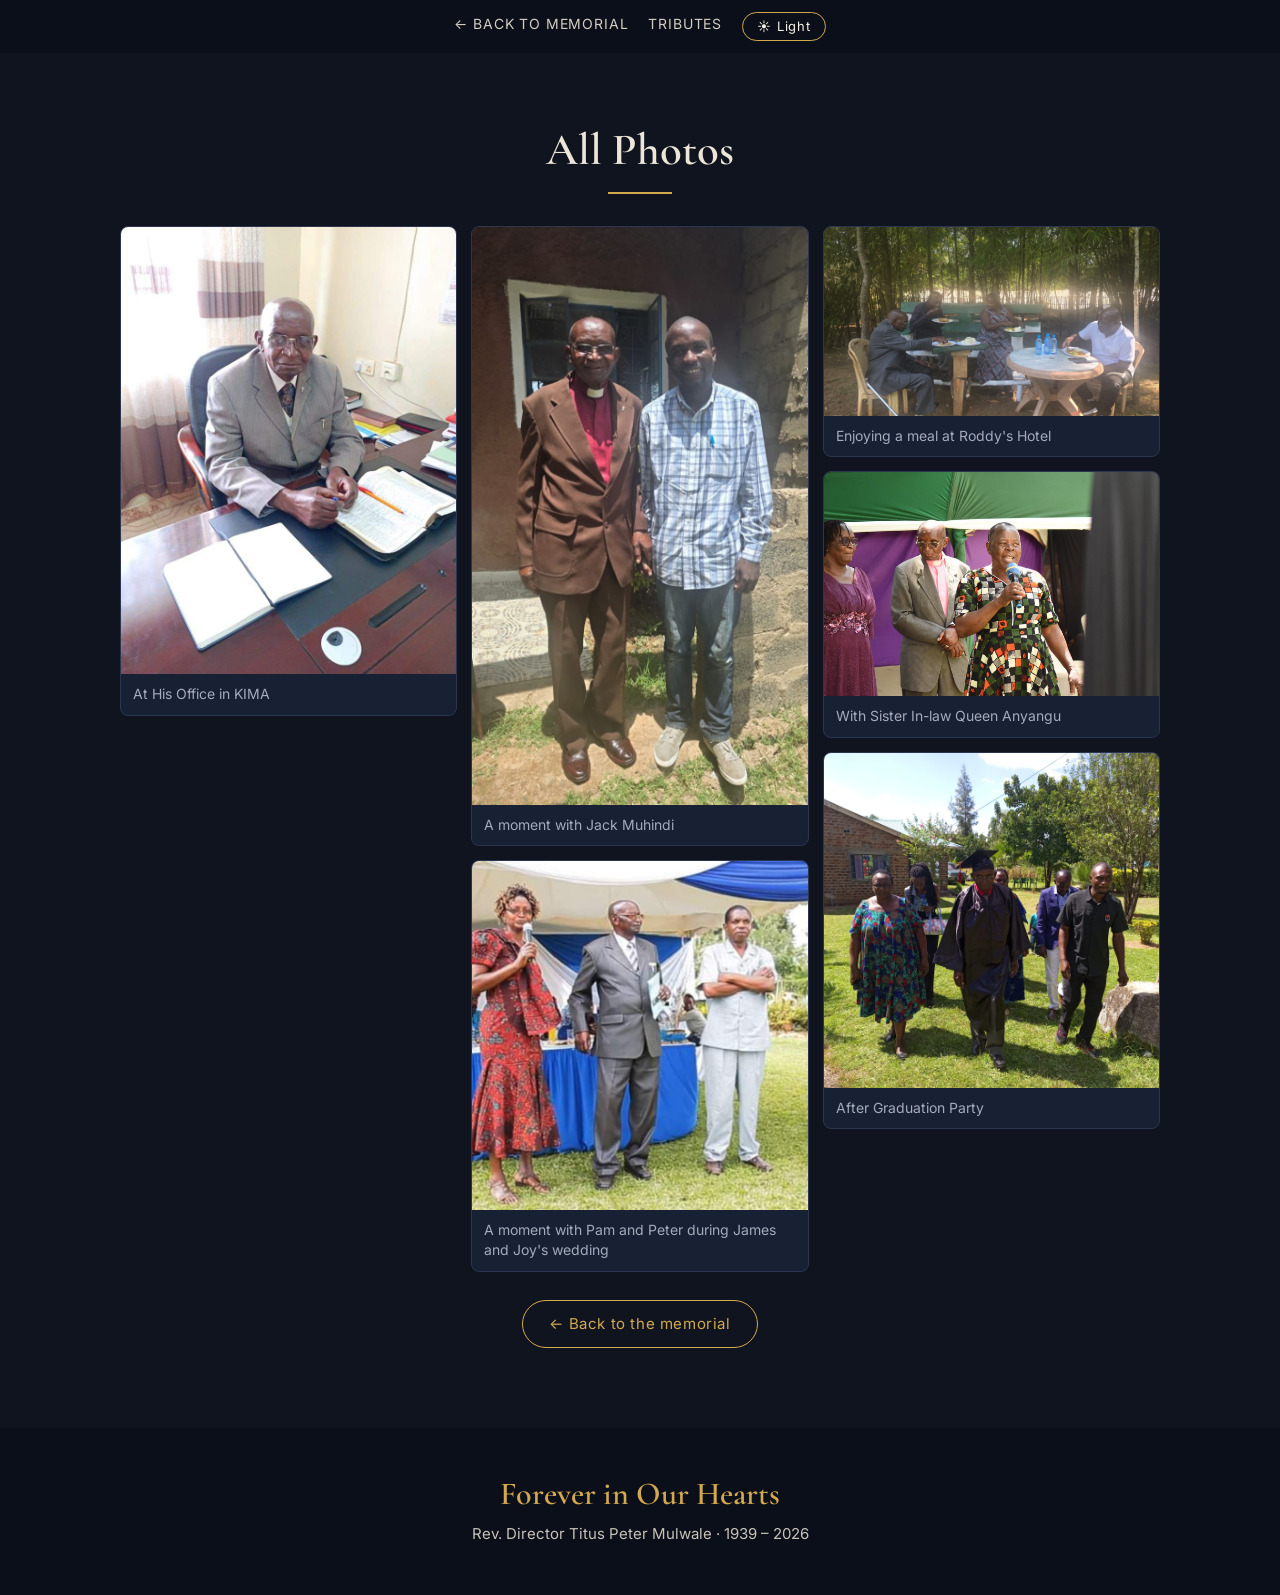
==== gallery.html @ 01a8194a "Add files via upload" ====
<!DOCTYPE html>
<html lang="en">
<head>
<meta charset="utf-8">
<meta name="viewport" content="width=device-width, initial-scale=1, viewport-fit=cover">
<title>All Photos · Rev. Director Titus Peter Mulwale</title>
<link rel="stylesheet" href="https://fonts.googleapis.com/css2?family=Cormorant+Garamond:ital,wght@0,500;0,600;1,500&family=Inter:wght@400;500&display=swap">
<link rel="icon" type="image/png" sizes="64x64" href="images/favicon.png?v=2">
<link rel="apple-touch-icon" href="images/apple-touch-icon.png">
<script>try{document.documentElement.setAttribute("data-theme",localStorage.getItem("theme")||"dark")}catch(e){document.documentElement.setAttribute("data-theme","dark")}</script>
<link rel="stylesheet" href="css/style.css?v=3">
</head>
<body>
<nav><a href="index.html">← Back to Memorial</a><a href="index.html#tributes">Tributes</a><button id="tt" class="tt" type="button" aria-label="Switch between dark and light background"></button></nav>

<section id="gallery" class="gal"><h2>All Photos</h2>
<div class="grid" id="grid">

<figure><img loading="lazy" src="images/At His Office in KIMA.jpeg" alt="At His Office in KIMA"><figcaption>At His Office in KIMA</figcaption></figure>
<figure><img loading="lazy" src="images/A-moment-with_Jack-Muhindi.jpeg" alt="A moment with Jack Muhindi"><figcaption>A moment with Jack Muhindi</figcaption></figure>
<figure><img loading="lazy" src="images/A moment with Pam and Peter during James and Joy's wedding.jpeg" alt="A moment with Pam and Peter during James and Joy's wedding"><figcaption>A moment with Pam and Peter during James and Joy's wedding</figcaption></figure>
<figure><img loading="lazy" src="images/Enjoying a meal at Roddy's Hotel.jpeg"><figcaption>Enjoying a meal at Roddy's Hotel</figcaption></figure>
<figure><img loading="lazy" src="images/With Sister In-law Queen Anyangu.jpeg"><figcaption>With Sister In-law Queen Anyangu</figcaption></figure>
<figure><img loading="lazy" src="images/After Graduation Party.jpeg"><figcaption>After Graduation Party</figcaption></figure>


</div>
<p class="more-photos"><a class="btn" href="index.html">← Back to the memorial</a></p>
</section>

<footer><h3>Forever in Our Hearts</h3><p>Rev. Director Titus Peter Mulwale · 1939 – 2026</p></footer>

<div class="lb" id="lb" role="dialog" aria-label="Photo viewer"><button class="x" aria-label="Close">×</button><button class="pv" aria-label="Previous">‹</button><img alt=""><p></p><button class="nx" aria-label="Next">›</button></div>
<script src="js/script.js?v=3"></script>
</body>
</html>
---- css/style.css ----
:root{--bg:#faf6ee;--card:#fff;--ink:#1d2433;--mute:#5d6577;--navy:#16213a;--gold:#a8802f;--line:#e4dccb;--hero:#16213a;--herotx:#f6efe0;box-sizing:border-box;padding-top:env(safe-area-inset-top,0px);padding-bottom:env(safe-area-inset-bottom,0px)}
:root[data-theme="dark"]{--bg:#10141f;--card:#182033;--ink:#ece6d8;--mute:#a4abbb;--gold:#d2a94f;--line:#2b3550;--hero:#0b0f19}
*,*::before,*::after{box-sizing:border-box}
html{scroll-behavior:smooth;scroll-padding-top:64px}
body{margin:0;background:var(--bg);color:var(--ink);font:17px/1.75 Inter,system-ui,-apple-system,"Segoe UI",sans-serif}
h1,h2,h3{font-family:"Cormorant Garamond",Georgia,"Times New Roman",serif;font-weight:600;line-height:1.15;margin:0}
a{color:inherit}
nav{position:sticky;top:0;z-index:20;background:var(--hero);display:flex;gap:4px 20px;justify-content:center;flex-wrap:wrap;padding:12px 16px;font-size:14px;letter-spacing:.06em;text-transform:uppercase}
nav a{color:var(--herotx);text-decoration:none;opacity:.85}nav a:hover{opacity:1;color:var(--gold)}
.tt{background:none;border:1px solid var(--gold);color:var(--herotx);border-radius:20px;padding:2px 14px;font:inherit;font-size:13px;letter-spacing:.06em;cursor:pointer}.tt:hover{background:var(--gold);color:#111}
.hero{background:var(--hero);color:var(--herotx);padding:56px 20px 72px}
.hero .in{max-width:1080px;margin:auto;display:grid;grid-template-columns:1.1fr 1fr;gap:40px;align-items:center}
.hero small{letter-spacing:.3em;text-transform:uppercase;color:var(--gold);font-size:13px}
.hero h1{font-size:clamp(2.4rem,6vw,4.4rem);margin:14px 0 10px}
.hero .role{font-size:1.15rem;opacity:.9}
.hero .dates{margin:18px 0;font-family:"Cormorant Garamond",Georgia,serif;font-size:1.5rem;color:var(--gold)}
.hero q{display:block;font-style:italic;font-family:"Cormorant Garamond",Georgia,serif;font-size:1.3rem;opacity:.9;border-left:2px solid var(--gold);padding-left:16px;quotes:none}
.hero q span{display:block;font-size:.95rem;opacity:.7;font-style:normal;margin-top:4px;font-family:Inter,sans-serif}
.frame{border:6px solid var(--gold);border-radius:6px;overflow:hidden;box-shadow:0 20px 50px rgba(0,0,0,.4)}
.frame img{display:block;width:100%;height:auto}
section{max-width:860px;margin:auto;padding:72px 20px 0}
section h2{font-size:clamp(2rem,4.5vw,2.8rem);text-align:center;color:var(--navy)}
:root[data-theme="dark"] section h2{color:var(--ink)}
section h2::after{content:"";display:block;width:64px;height:2px;background:var(--gold);margin:16px auto 32px}
.eul p{margin:0 0 1.2em}
.eul p:first-child::first-letter{font:600 4rem/.8 "Cormorant Garamond",Georgia,serif;float:left;padding:6px 10px 0 0;color:var(--gold)}
.sig{font-style:italic;text-align:right;color:var(--mute)}
.tl{position:relative;padding-left:30px;border-left:2px solid var(--line);margin-left:8px}
.tl article{position:relative;background:var(--card);border:1px solid var(--line);border-radius:10px;padding:20px 22px;margin-bottom:22px}
.tl article::before{content:"";position:absolute;left:-39px;top:26px;width:14px;height:14px;border-radius:50%;background:var(--gold);border:3px solid var(--bg)}
.tl time{color:var(--gold);font-size:13px;letter-spacing:.12em;text-transform:uppercase;font-weight:500}
.tl h3{font-size:1.6rem;margin:4px 0 8px}
.tl p{margin:0;color:var(--mute);font-size:16px;line-height:1.65}
.stats{display:grid;grid-template-columns:repeat(auto-fit,minmax(130px,1fr));gap:14px;margin-top:36px}
.stats div{text-align:center;background:var(--card);border:1px solid var(--line);border-radius:10px;padding:18px 8px}
.stats b{display:block;font:600 2.4rem/1 "Cormorant Garamond",Georgia,serif;color:var(--gold)}
.stats span{font-size:13px;color:var(--mute)}
.fam{display:grid;grid-template-columns:repeat(auto-fit,minmax(250px,1fr));gap:18px}
.fam div{background:var(--card);border:1px solid var(--line);border-radius:10px;padding:18px 22px}
.fam h3{font-size:1.4rem;margin-bottom:6px}.fam p{margin:0;color:var(--mute);font-size:15.5px;line-height:1.6}
.fam strong {color:var(--ink);font-weight: 700}
.legacy{background:var(--hero);color:var(--herotx);text-align:center;border-radius:12px;padding:36px 26px;margin-top:22px}
.legacy p{font:italic 500 1.35rem/1.6 "Cormorant Garamond",Georgia,serif;margin:0}
.legacy span{display:block;margin-top:14px;font-size:14px;color:var(--gold);letter-spacing:.1em;text-transform:uppercase;font-style:normal;font-family:Inter,sans-serif}
.gal{max-width:1080px}
.grid{columns:3 240px;column-gap:14px}
.grid figure{margin:0 0 14px;break-inside:avoid;cursor:zoom-in;border-radius:8px;overflow:hidden;background:var(--card);border:1px solid var(--line)}
.grid img{display:block;width:100%;height:auto;transition:transform .4s}.grid figure:hover img{transform:scale(1.03)}
.grid figcaption{padding:10px 12px;font-size:14px;color:var(--mute);line-height:1.45}
.lb{position:fixed;inset:0;background:rgba(5,8,15,.94);z-index:50;display:none;align-items:center;justify-content:center;flex-direction:column;padding:20px;padding-top:calc(20px + env(safe-area-inset-top,0px))}
.lb.on{display:flex}.lb img{max-width:100%;max-height:80vh;border-radius:4px}
.lb p{color:#eee;margin:14px 0 0;text-align:center;font-size:15px}
.lb button{position:absolute;background:none;border:0;color:#fff;font-size:38px;cursor:pointer;padding:12px;line-height:1}
.lb .x{top:calc(8px + env(safe-area-inset-top,0px));right:10px}.lb .pv{left:6px;top:45%}.lb .nx{right:6px;top:45%}
footer{margin-top:80px;background:var(--hero);color:var(--herotx);text-align:center;padding:48px 20px calc(48px + env(safe-area-inset-bottom,0px))}
footer h3{font-size:2rem;color:var(--gold)}footer p{margin:8px 0 0;opacity:.8;font-size:15px}
@media (max-width:760px){.hero .in{grid-template-columns:1fr;gap:28px}.hero{padding-top:36px}.frame{order:-1}}

/* .tributes{columns:2 320px;column-gap:18px}
.tribute{break-inside:avoid;margin:0 0 18px;background:var(--card);border:1px solid var(--line);border-left:3px solid var(--gold);border-radius:10px;padding:20px 22px}
.tribute p{margin:0 0 .9em;font-size:16px;line-height:1.7}
.tribute .by{margin-top:14px;font:600 1.25rem "Cormorant Garamond",Georgia,serif;color:var(--gold)} */

/* .tributes{display:grid;grid-template-columns:1fr;gap:18px;max-width:760px;margin:0 auto}
.tribute{background:var(--card);border:1px solid var(--line);border-left:3px solid var(--gold);border-radius:10px;padding:22px 26px}
.tribute p{margin:0 0 .9em;font-size:16px;line-height:1.7}
.tribute .by{margin-top:14px;font:600 1.25rem "Cormorant Garamond",Georgia,serif;color:var(--gold)} */

.tributes{display:grid;grid-template-columns:1fr;gap:18px;max-width:1080px;margin:0 auto;align-items:start}
@media (min-width:620px){.tributes{grid-template-columns:repeat(2,1fr)}}
@media (min-width:940px){.tributes{grid-template-columns:repeat(3,1fr)}}
.tribute{background:var(--card);border:1px solid var(--line);border-left:3px solid var(--gold);border-radius:10px;padding:22px 24px}
.tribute p{margin:0 0 .9em;font-size:15.5px;line-height:1.7}
.tribute .by{margin-top:14px;font:600 1.25rem "Cormorant Garamond",Georgia,serif;color:var(--gold)}
.tribute.clamp .body{max-height:14em;overflow:hidden;position:relative}
.tribute.clamp .body::after{content:"";position:absolute;left:0;right:0;bottom:0;height:3.5em;background:linear-gradient(transparent,var(--card))}
.tribute .more{background:none;border:1px solid var(--gold);color:var(--gold);border-radius:20px;padding:3px 16px;font:inherit;font-size:14px;cursor:pointer;margin-top:4px}
.tribute .more:hover{background:var(--gold);color:#111}
.tribute .more[hidden]{display:none}
.tribute.open{grid-column:1/-1}

.more-photos{text-align:center;margin:28px 0 0}
.btn{display:inline-block;border:1px solid var(--gold);color:var(--gold);border-radius:24px;padding:10px 26px;text-decoration:none;font-size:15px;letter-spacing:.04em}
.btn:hover{background:var(--gold);color:#111}
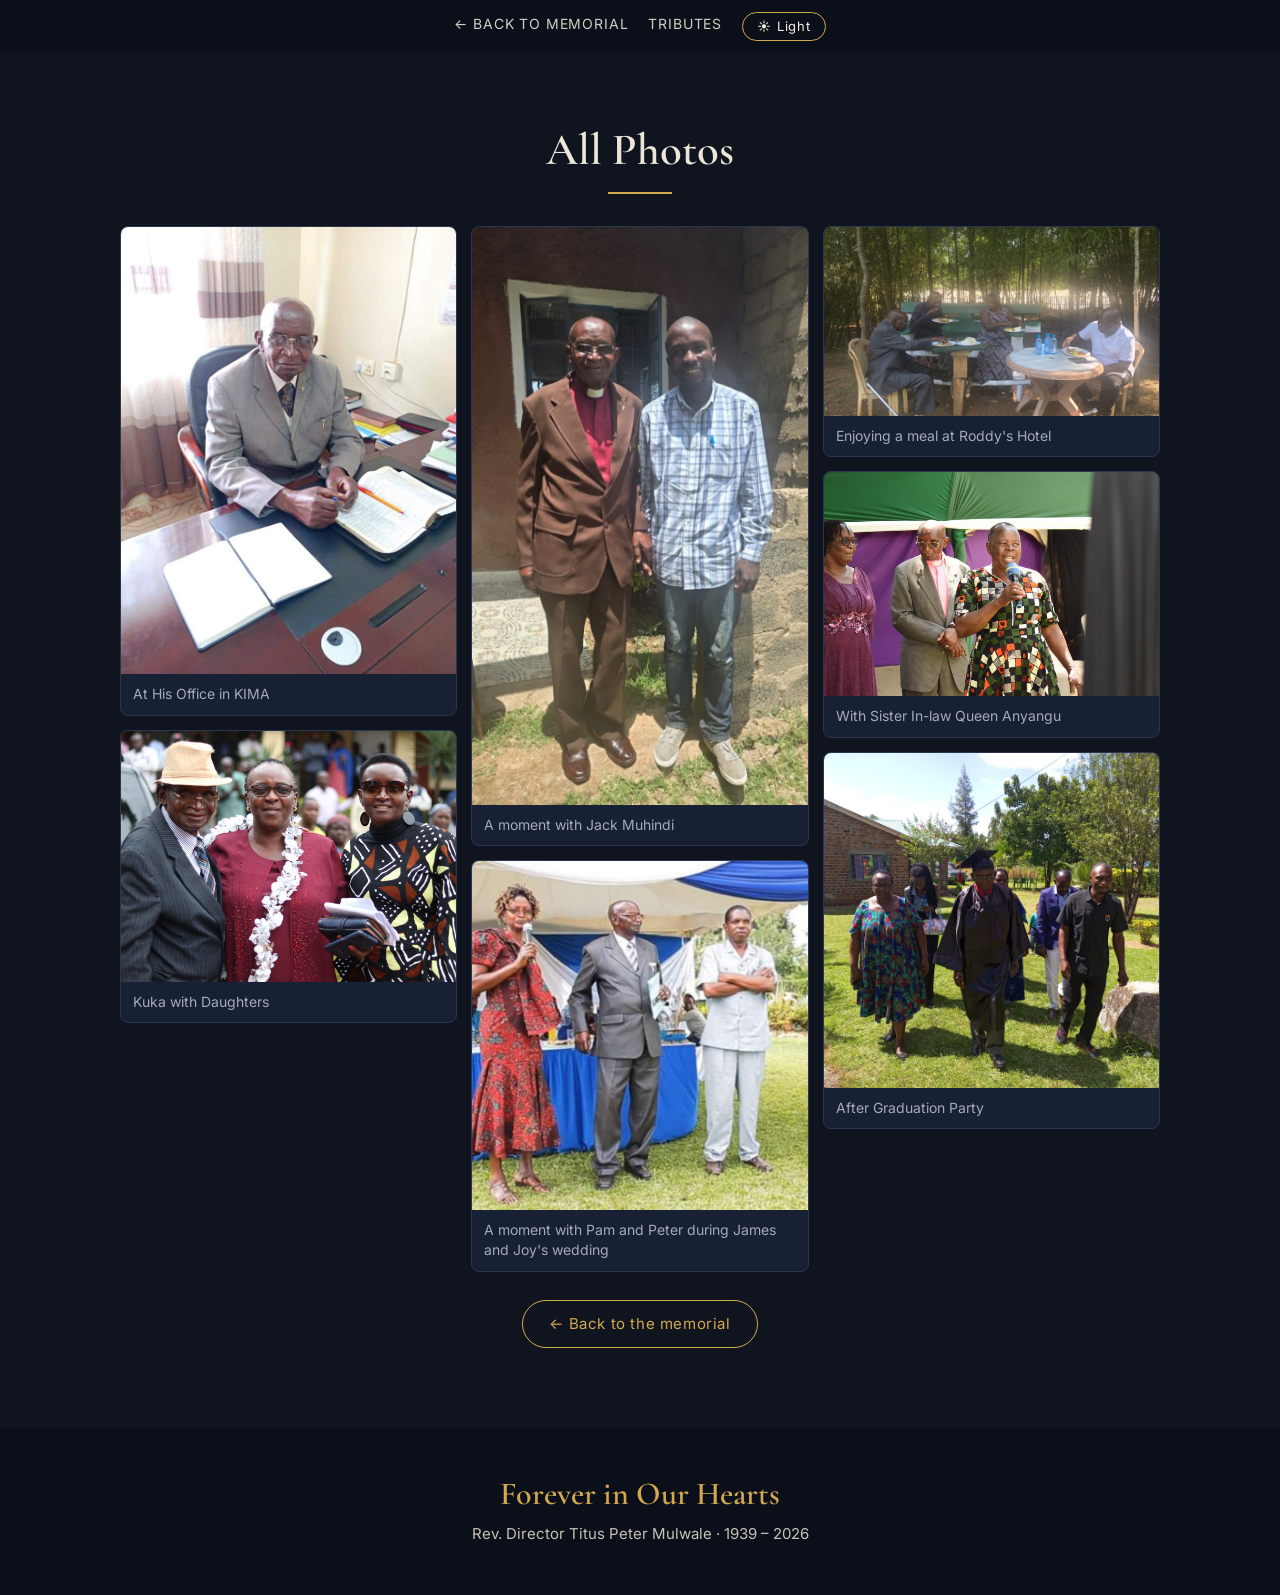
==== commit 5c1fe70b: "Add files via upload" ====
--- a/gallery.html
+++ b/gallery.html
@@ -17,6 +17,8 @@
 <div class="grid" id="grid">
 
 <figure><img loading="lazy" src="images/At His Office in KIMA.jpeg" alt="At His Office in KIMA"><figcaption>At His Office in KIMA</figcaption></figure>
+<figure><img loading="lazy" src="images/kuka-with-daughters.jpeg" alt="Kuka with daughters"><figcaption>Kuka with Daughters</figcaption></figure>
+
 <figure><img loading="lazy" src="images/A-moment-with_Jack-Muhindi.jpeg" alt="A moment with Jack Muhindi"><figcaption>A moment with Jack Muhindi</figcaption></figure>
 <figure><img loading="lazy" src="images/A moment with Pam and Peter during James and Joy's wedding.jpeg" alt="A moment with Pam and Peter during James and Joy's wedding"><figcaption>A moment with Pam and Peter during James and Joy's wedding</figcaption></figure>
 <figure><img loading="lazy" src="images/Enjoying a meal at Roddy's Hotel.jpeg"><figcaption>Enjoying a meal at Roddy's Hotel</figcaption></figure>
--- a/css/style.css
+++ b/css/style.css
@@ -71,7 +71,25 @@
 @media (min-width:940px){.tributes{grid-template-columns:repeat(3,1fr)}}
 .tribute{background:var(--card);border:1px solid var(--line);border-left:3px solid var(--gold);border-radius:10px;padding:22px 24px}
 .tribute p{margin:0 0 .9em;font-size:15.5px;line-height:1.7}
-.tribute .by{margin-top:14px;font:600 1.25rem "Cormorant Garamond",Georgia,serif;color:var(--gold)}
+/* .tribute .by{margin-top:14px;font:600 1.25rem "Cormorant Garamond",Georgia,serif;color:var(--gold)} */
+/* .tribute .by{display:flex;align-items:center;gap:12px;margin-top:14px} */
+
+.tribute .by span{font:600 1.25rem "Cormorant Garamond",Georgia,serif;color:var(--gold);line-height:1.2}
+.tribute .by small{display:block;font:400 13px Inter,system-ui,sans-serif;color:var(--mute)}
+/* .tribute .by img,.tribute .by .av{width:52px;height:52px;border-radius:50%;flex:none;border:2px solid var(--gold)} */
+
+.tribute{display:flex;flex-direction:column}
+.tribute .more{align-self:flex-start}
+.tribute .by{order:-1;display:flex;align-items:center;gap:16px;margin:0 0 18px;padding-bottom:18px;border-bottom:1px solid var(--line)}
+.tribute .by img,.tribute .by .av{width:84px;height:84px;min-width:84px;flex:none;border-radius:50%;border:3px solid var(--gold);box-shadow:0 3px 10px rgba(0,0,0,.25)}
+.tribute .by img{object-fit:cover;object-position:center 20%}
+.tribute .by .av{display:flex;align-items:center;justify-content:center;overflow:hidden;background:var(--line);color:var(--gold);font:600 1.6rem "Cormorant Garamond",Georgia,serif}
+.tribute .by>span:not(.av){min-width:0;font:600 1.4rem/1.2 "Cormorant Garamond",Georgia,serif;color:var(--gold)}
+.tribute .by small{display:block;margin-top:4px;font:400 13px/1.3 Inter,system-ui,sans-serif;font-style:normal;color:var(--mute)}
+@media (max-width:620px){.tribute .by img,.tribute .by .av{width:72px;height:72px;min-width:72px}}
+
+.tribute .by img{object-fit:cover;object-position:center 25%}
+.tribute .by .av{display:flex;align-items:center;justify-content:center;background:var(--line);color:var(--gold);font:600 1.1rem "Cormorant Garamond",Georgia,serif}
 .tribute.clamp .body{max-height:14em;overflow:hidden;position:relative}
 .tribute.clamp .body::after{content:"";position:absolute;left:0;right:0;bottom:0;height:3.5em;background:linear-gradient(transparent,var(--card))}
 .tribute .more{background:none;border:1px solid var(--gold);color:var(--gold);border-radius:20px;padding:3px 16px;font:inherit;font-size:14px;cursor:pointer;margin-top:4px}
@@ -82,3 +100,31 @@
 .more-photos{text-align:center;margin:28px 0 0}
 .btn{display:inline-block;border:1px solid var(--gold);color:var(--gold);border-radius:24px;padding:10px 26px;text-decoration:none;font-size:15px;letter-spacing:.04em}
 .btn:hover{background:var(--gold);color:#111}
+
+/* ---------- tribute photos: same size as Denvar's portfolio photo ---------- */
+.tribute{--ph:190px;--ph-r:50%}  /* use --ph-r:28px for a rounded square */
+.tribute .by img,.tribute .by .av,.tribute .by .pics{width:var(--ph);height:var(--ph);min-width:var(--ph);max-width:100%;border-radius:var(--ph-r)}
+.tribute .by .av{font-size:2.6rem}
+
+/* ---------- hero portrait: floating photo slideshow ---------- */
+.frame.hero-pics{position:relative;aspect-ratio:1/1;width:min(100%,460px);justify-self:center;border-radius:28px;animation:float 6s ease-in-out infinite}
+.frame.hero-pics img{position:absolute;inset:0;width:100%;height:100%;object-fit:cover;opacity:0;transition:opacity 1.4s ease}
+.frame.hero-pics img:nth-child(1){object-position:62% 30%}
+.frame.hero-pics img:nth-child(2){object-position:50% 8%}
+.frame.hero-pics img:nth-child(3){object-position:50% 12%}
+.frame.hero-pics img.on,.frame.hero-pics img:first-child{opacity:1}
+.frame.hero-pics.run img:first-child:not(.on){opacity:0}
+@keyframes float{0%,100%{transform:translateY(0)}50%{transform:translateY(-10px)}}
+@media (prefers-reduced-motion:reduce){.frame.hero-pics{animation:none}}
+@media (max-width:760px){.frame.hero-pics{width:min(100%,340px)}}
+
+/* ---------- tribute photos: small rounded frame with floating motion ---------- */
+.tribute{--ph:120px;--ph-r:22px}
+.tribute .by img,.tribute .by .av,.tribute .by .pics{width:var(--ph);height:var(--ph);min-width:var(--ph);max-width:100%;border-radius:var(--ph-r);border:4px solid var(--gold);box-shadow:0 8px 20px rgba(0,0,0,.3)}
+.tribute .by .pics img{border:0;box-shadow:none;border-radius:0}
+.tribute .by .av{font-size:1.9rem}
+.tribute .by>img,.tribute .by>.av,.tribute .by>.pics{animation:bob 5s ease-in-out infinite}
+.tribute:nth-child(2n) .by>img,.tribute:nth-child(2n) .by>.av,.tribute:nth-child(2n) .by>.pics{animation-delay:-1.7s}
+.tribute:nth-child(3n) .by>img,.tribute:nth-child(3n) .by>.av,.tribute:nth-child(3n) .by>.pics{animation-delay:-3.3s}
+@keyframes bob{0%,100%{transform:translateY(0)}50%{transform:translateY(-7px)}}
+@media (prefers-reduced-motion:reduce){.tribute .by>img,.tribute .by>.av,.tribute .by>.pics{animation:none}}
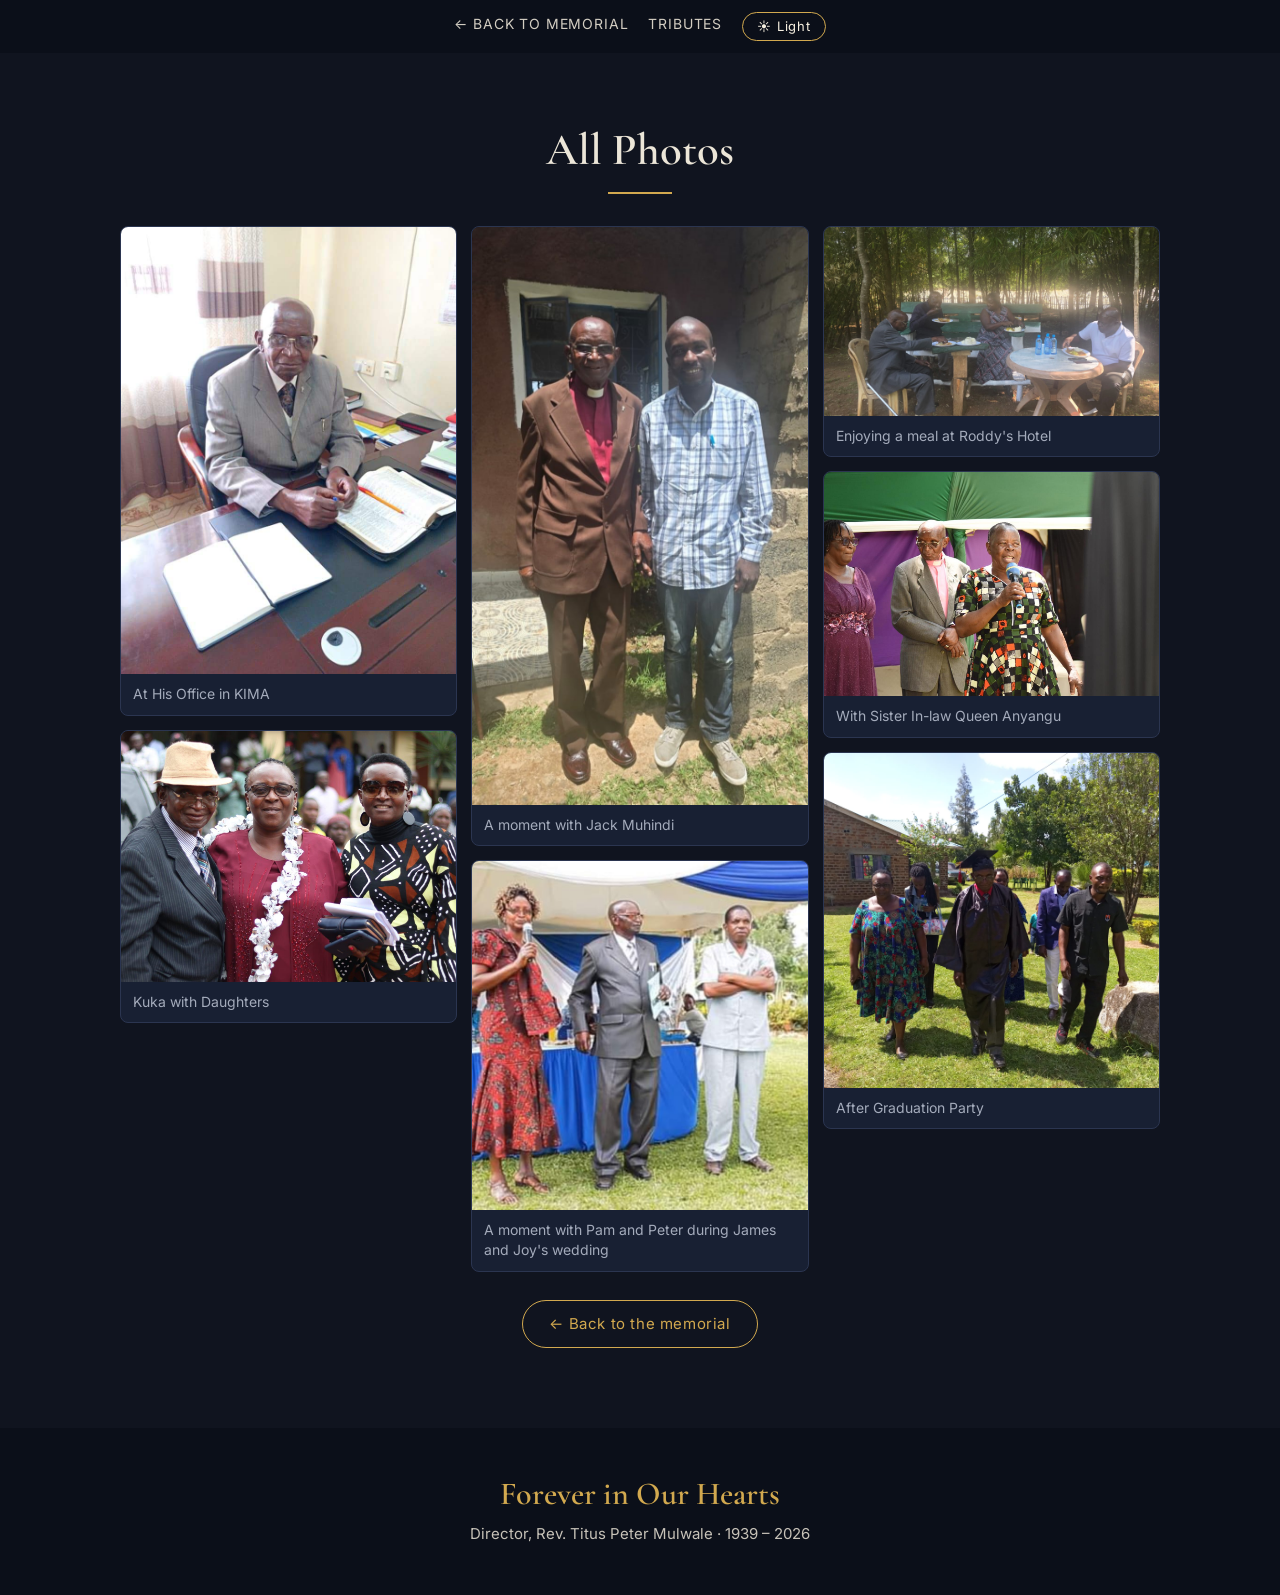
==== commit 4e687fac: "Add files via upload" ====
--- a/gallery.html
+++ b/gallery.html
@@ -1,9 +1,17 @@
 <!DOCTYPE html>
 <html lang="en">
 <head>
+<meta property="og:type" content="website">
+<meta property="og:title" content="In Loving Memory of Director, Rev. Titus Peter Mulwale">
+<meta property="og:description" content="Tributes and memories celebrating a faithful man of God.">
+<meta property="og:image" content="https://denvermulwale.github.io/titus-peter-mulwale-memorial/images/preview.jpg">
+<meta property="og:image:width" content="720">
+<meta property="og:image:height" content="492">
+<meta property="og:url" content="https://denvermulwale.github.io/titus-peter-mulwale-memorial/index.html">
+<meta name="twitter:card" content="summary_large_image">
 <meta charset="utf-8">
 <meta name="viewport" content="width=device-width, initial-scale=1, viewport-fit=cover">
-<title>All Photos · Rev. Director Titus Peter Mulwale</title>
+<title>All Photos · Director, Rev. Titus Peter Mulwale</title>
 <link rel="stylesheet" href="https://fonts.googleapis.com/css2?family=Cormorant+Garamond:ital,wght@0,500;0,600;1,500&family=Inter:wght@400;500&display=swap">
 <link rel="icon" type="image/png" sizes="64x64" href="images/favicon.png?v=2">
 <link rel="apple-touch-icon" href="images/apple-touch-icon.png">
@@ -30,7 +38,7 @@
 <p class="more-photos"><a class="btn" href="index.html">← Back to the memorial</a></p>
 </section>
 
-<footer><h3>Forever in Our Hearts</h3><p>Rev. Director Titus Peter Mulwale · 1939 – 2026</p></footer>
+<footer><h3>Forever in Our Hearts</h3><p>Director, Rev. Titus Peter Mulwale · 1939 – 2026</p></footer>
 
 <div class="lb" id="lb" role="dialog" aria-label="Photo viewer"><button class="x" aria-label="Close">×</button><button class="pv" aria-label="Previous">‹</button><img alt=""><p></p><button class="nx" aria-label="Next">›</button></div>
 <script src="js/script.js?v=3"></script>
--- a/css/style.css
+++ b/css/style.css
@@ -128,3 +128,11 @@
 .tribute:nth-child(3n) .by>img,.tribute:nth-child(3n) .by>.av,.tribute:nth-child(3n) .by>.pics{animation-delay:-3.3s}
 @keyframes bob{0%,100%{transform:translateY(0)}50%{transform:translateY(-7px)}}
 @media (prefers-reduced-motion:reduce){.tribute .by>img,.tribute .by>.av,.tribute .by>.pics{animation:none}}
+
+/* handwritten tribute cards */
+.tribute.note-card .body{max-height:none !important}
+.tribute.note-card .body::after{display:none}
+.tribute .note{display:block;width:100%;height:auto;border-radius:8px;border:1px solid var(--line)}
+
+.tribute .note{cursor:zoom-in}
+.lb.single .pv,.lb.single .nx{display:none}
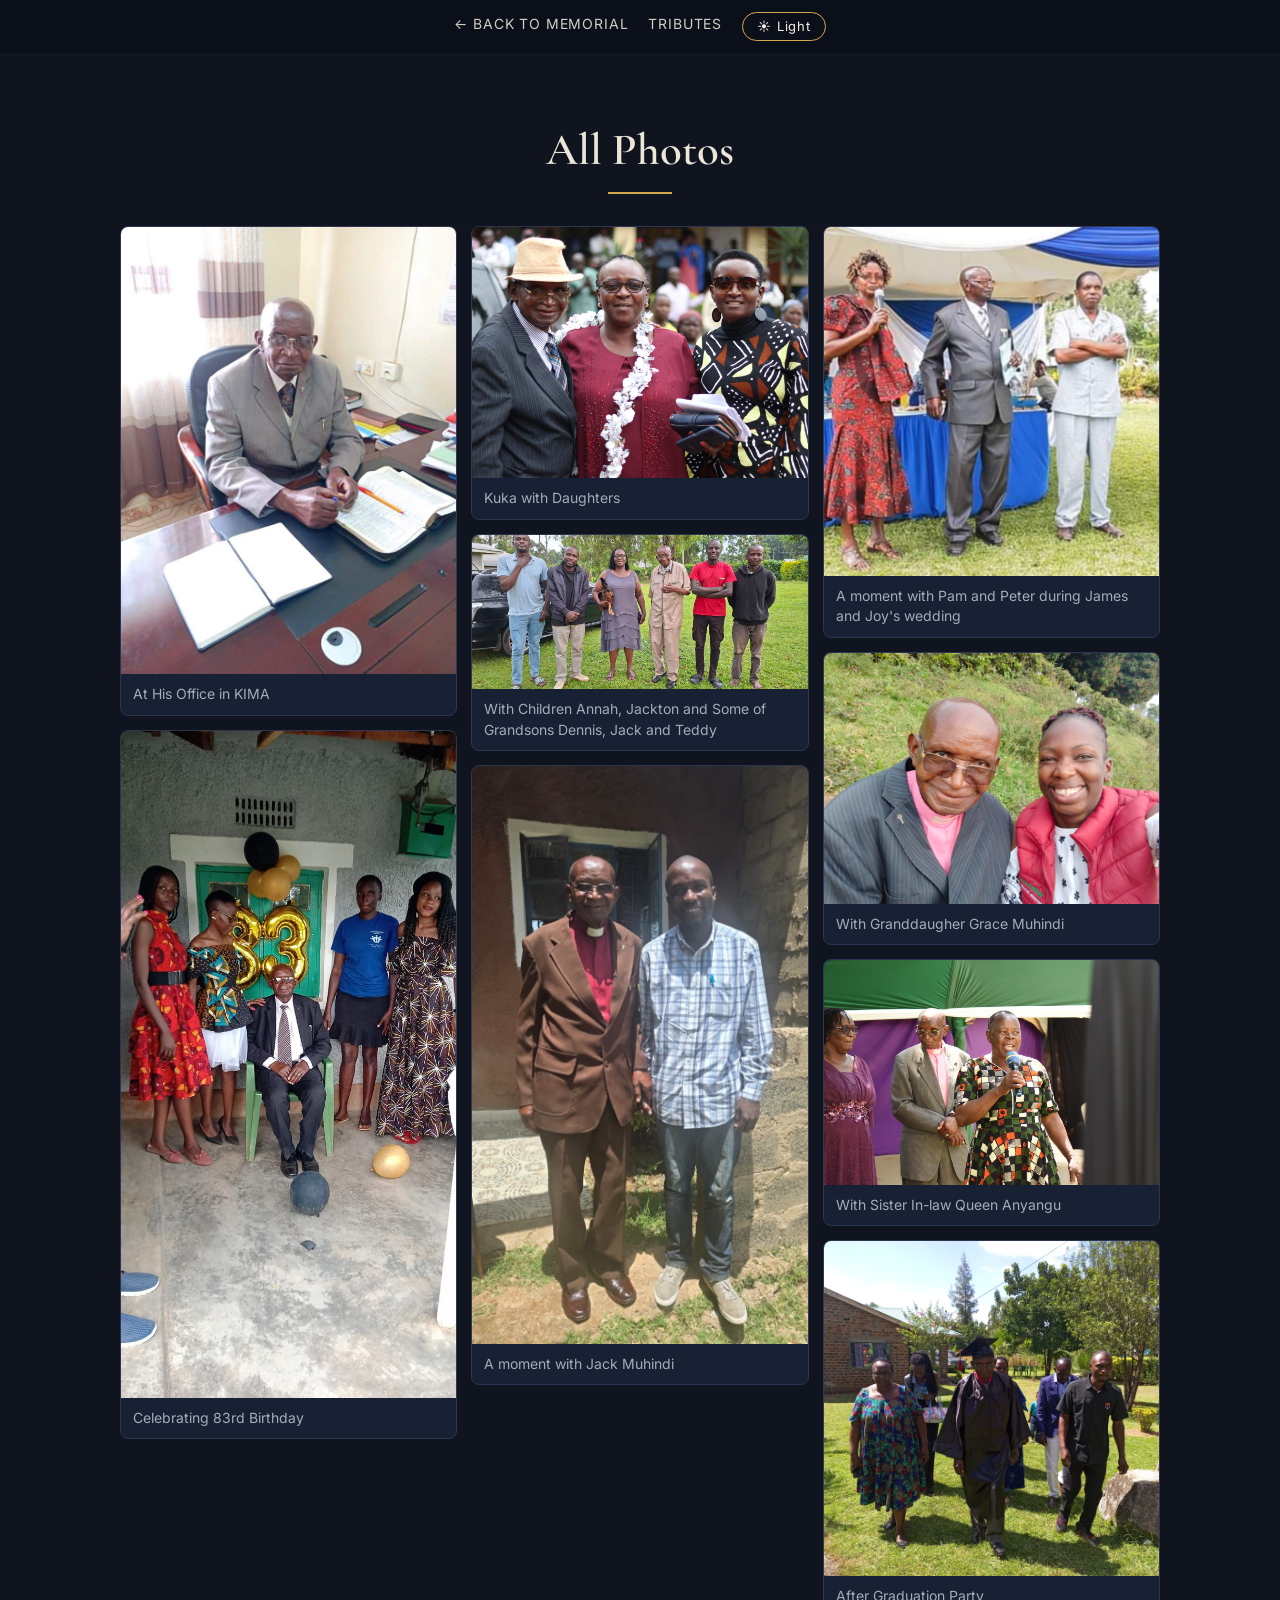
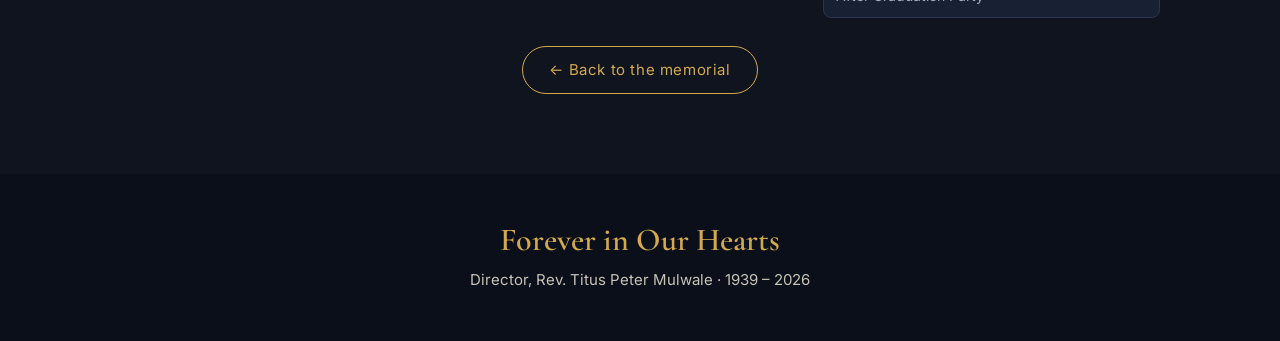
==== commit 6b693114: "Add files via upload" ====
--- a/gallery.html
+++ b/gallery.html
@@ -25,11 +25,12 @@
 <div class="grid" id="grid">
 
 <figure><img loading="lazy" src="images/At His Office in KIMA.jpeg" alt="At His Office in KIMA"><figcaption>At His Office in KIMA</figcaption></figure>
+<figure><img loading="lazy" src="images/83rd Birthday Photo.jpeg" ><figcaption>Celebrating 83rd Birthday</figcaption></figure>
 <figure><img loading="lazy" src="images/kuka-with-daughters.jpeg" alt="Kuka with daughters"><figcaption>Kuka with Daughters</figcaption></figure>
-
+<figure><img loading="lazy" src="images/With Children Annah, Jackton and Some of Grandsons Dennis Pritt, Jack Muhindi andTeddy Litunya.jpeg"><figcaption>With Children Annah, Jackton and Some of Grandsons Dennis, Jack and Teddy</figcaption></figure>
 <figure><img loading="lazy" src="images/A-moment-with_Jack-Muhindi.jpeg" alt="A moment with Jack Muhindi"><figcaption>A moment with Jack Muhindi</figcaption></figure>
 <figure><img loading="lazy" src="images/A moment with Pam and Peter during James and Joy's wedding.jpeg" alt="A moment with Pam and Peter during James and Joy's wedding"><figcaption>A moment with Pam and Peter during James and Joy's wedding</figcaption></figure>
-<figure><img loading="lazy" src="images/Enjoying a meal at Roddy's Hotel.jpeg"><figcaption>Enjoying a meal at Roddy's Hotel</figcaption></figure>
+<figure><img loading="lazy" src="images/With Granddaugher Grace Muhindi.jpeg"> <figcaption>With Granddaugher Grace Muhindi</figcaption></figure>
 <figure><img loading="lazy" src="images/With Sister In-law Queen Anyangu.jpeg"><figcaption>With Sister In-law Queen Anyangu</figcaption></figure>
 <figure><img loading="lazy" src="images/After Graduation Party.jpeg"><figcaption>After Graduation Party</figcaption></figure>
 
